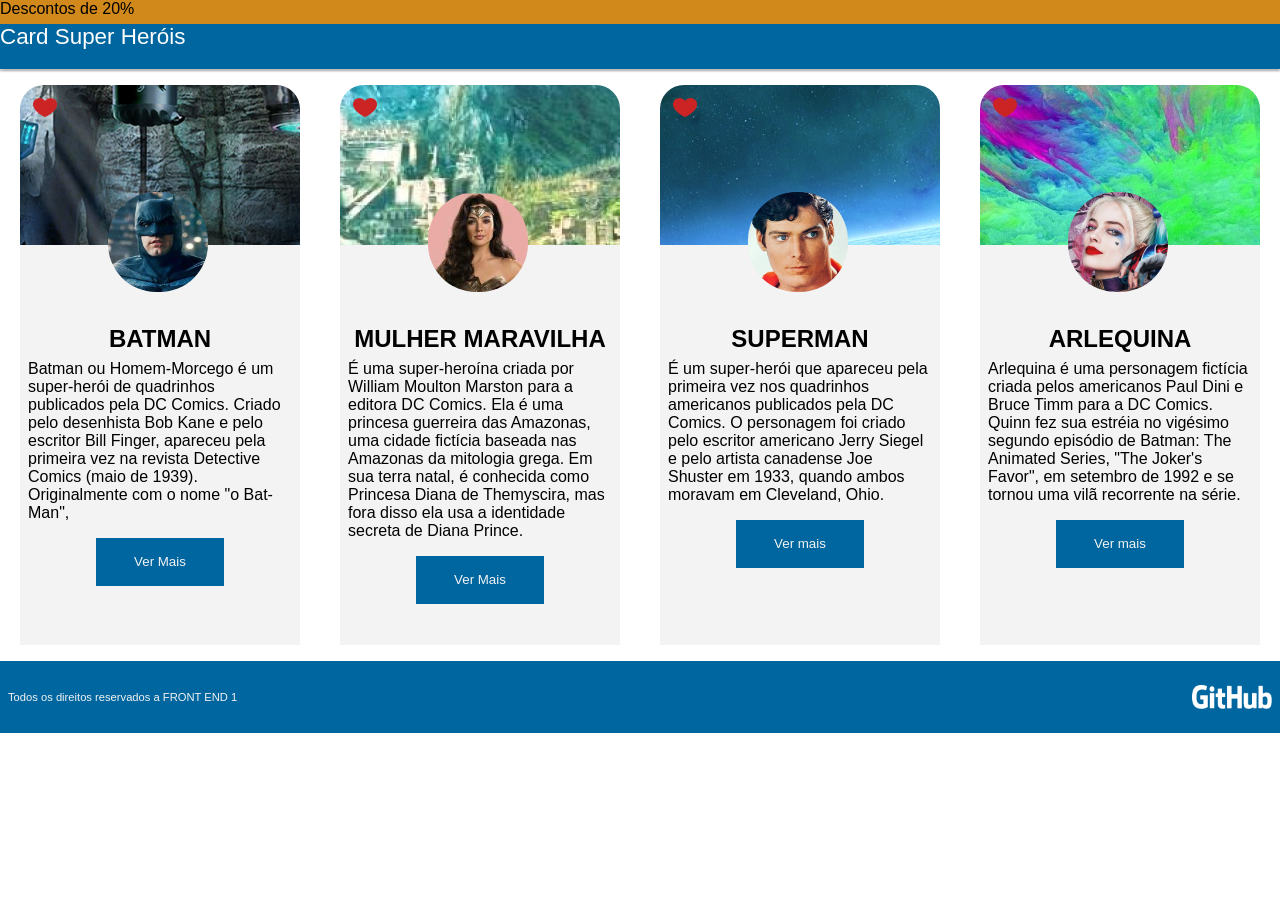
==== aula-14/index.html @ 7b2c280e "first commit" ====
<!DOCTYPE html>
<html lang="en">
<head>
    <meta charset="UTF-8">
    <meta http-equiv="X-UA-Compatible" content="IE=edge">
    <meta name="viewport" content="width=device-width, initial-scale=1.0">
    <title>Aula-14</title>
    <link rel="stylesheet" href="./styles/styles.css">
</head>
<body>
    <header>
        <div class="discount-bar">Descontos de 20%</div>
        <div class="title-bar">Card Super Heróis</div>
    </header>
    <main>
        <section class="main-section">
            <div class="cards">
                <div class="card batman">
                    <div class="bg-batman">
                        <img src="./img/coração.png" alt="icon-heart" class="icon-heart">
                        <img src="./img/liga-justicia-batman-kO4H--1024x512@abc 1.png" alt="batman" class="hero-icon">
                    </div>
                    <div class="card-txt">
                        <h1>BATMAN</h1>
                        <p>
                            Batman ou Homem-Morcego é um super-herói de quadrinhos publicados pela DC Comics.
                            Criado pelo desenhista Bob Kane e pelo escritor Bill Finger, apareceu pela primeira vez
                            na revista Detective Comics (maio de 1939). Originalmente com o nome "o Bat-Man",
                        </p>
    
                        <button>
                            Ver Mais
                        </button>
                    </div>
                </div>
            </div>
            <div class="cards">
                <div class="card">
                    <div class="bg-mulher">
                        <img src="./img/coração.png" alt="icon-heart" class="icon-heart">
                        <img src="./img/mulher-maravilha.png" alt="mulher-maravilha" class="hero-icon"> 
                    </div>
                    <div class="card-txt">
                        <h1>MULHER MARAVILHA</h1>
                        <p>
                            É uma super-heroína criada por William Moulton Marston para a editora DC Comics. 
                            Ela é uma princesa guerreira das Amazonas, uma cidade fictícia baseada nas Amazonas
                            da mitologia grega. Em sua terra natal,  é conhecida como Princesa Diana de Themyscira,
                            mas fora disso ela usa a identidade secreta de Diana Prince.
                        </p>
                        <button>Ver Mais</button>
                    </div>
                </div>
            </div>
            <div class="cards">
                <div class="card">
                    <div class="bg-super">
                        <img src="./img/coração.png" alt="icon-heart" class="icon-heart">
                        <img src="./img/superman.png" alt="superman" class="hero-icon"> 
                    </div>
                    <div class="card-txt">
                        <h1>SUPERMAN</h1>
                        <p>
                            É um super-herói que apareceu pela primeira vez nos quadrinhos americanos 
                            publicados pela DC Comics. O personagem foi criado pelo escritor americano
                             Jerry Siegel e pelo artista canadense Joe Shuster em 1933, 
                            quando ambos moravam em Cleveland, Ohio.
                        </p>
                        <button>Ver mais</button>
                    </div>
                </div>
            </div>
            <div class="cards">
                <div class="card">
                    <div class="bg-arlequina">
                        <img src="./img/coração.png" alt="icon-heart" class="icon-heart">
                        <img src="./img/arlequina.png" alt="arlequina" class="hero-icon"> 
                    </div>
                    <div class="card-txt">
                        <h1>ARLEQUINA</h1>
                        <p>
                            Arlequina é uma personagem fictícia criada pelos americanos Paul Dini e Bruce 
                            Timm para a DC Comics. Quinn fez sua estréia no vigésimo segundo episódio de 
                            Batman: The Animated Series, "The Joker's Favor", 
                            em setembro de 1992 e se tornou uma vilã recorrente na série.
                        </p>
                        <button>Ver mais</button>
                    </div>
                </div>
            </div>
        </section>
    </main>

    <footer class="footer">
        <span>Todos os direitos reservados a FRONT END 1</span>
        <img src="./img/Vector.png" alt="git-hub" class="git-icon">
    </footer>
</body>
</html>
---- aula-14/styles/styles.css ----
*{
    margin: 0;
    padding: 0;
    box-sizing: border-box;
    font-family: 'Roboto', sans-serif;
}

.discount-bar{
    height: 2.7vh;
    width: 100vw;
    background: #D1891C;
    color: #000000;
    font-size: 1rem;
    font-weight: 400;
}

.title-bar{
    height: 5vh;
    width: 100vw;
    background: #00669f;
    color: #FFFFFF;
    font-size: 1.4rem;
    box-shadow: 0px 0.2rem 0.1rem 0px #00000040;

}

.main-section{
    display: flex;
    flex-direction: column;
}

.cards{
    display: flex;
    flex-wrap: wrap;
    flex-direction: column;
    margin-top: 1rem;
    align-items: center;
}

.card{
    display: flex;
    flex-direction: column;
    background: #F3F3F3;
    width: 17.5rem;
    height: 35rem;
    align-items: center;
    border-radius: 1.5rem 1.5rem 0rem 0rem;
    margin-bottom: 1rem;
}

.bg-batman{
    position: relative;
    background-image: url(/aula-14/img/849bfede3a5193c34ab8a00379e64fa2\ 1.png);
    width: 17.5rem;
    height: 10rem;
    border-radius: 1.5rem 1.5rem 0rem 0 ;
}

.bg-mulher{
    position: relative;
    background-image: url(/aula-14/img/bg-mulher.png);
    width: 17.5rem;
    height: 10rem;
    border-radius: 1.5rem 1.5rem 0rem 0 ;
}

.bg-super{
    position: relative;
    background-image: url(/aula-14/img/bg-super.png);
    width: 17.5rem;
    height: 10rem;
    border-radius: 1.5rem 1.5rem 0rem 0 ;
}

.bg-arlequina{
    position: relative;
    background-image: url(/aula-14/img/bg-arlequina.png);
    width: 17.5rem;
    height: 10rem;
    border-radius: 1.5rem 1.5rem 0rem 0 ;
}
.hero-icon{
    position: absolute;
    width: 6.25rem;
    height: 6.25rem;
    top: 6.68rem;
    left: 5.5rem;
    border-radius: 3rem;
}

.icon-heart{
    position: absolute;
    width: 1.5rem;
    height: 1.2rem;
    top: 0.8rem;
    left: 0.8rem;
}

.card-txt{
    display: flex;
    flex-direction: column;
    align-items: center;
    margin: 5rem 0.5rem 2rem 0.5rem;
    justify-content: space-around;
    
}

.card-txt h1{
    margin-bottom: 0.4rem;
}

.card button{
    margin-top: 1rem;
    background: #00669f;
    height: 3rem;
    width: 8rem;
    color: #F3F3F3;
    border: none;
}

.footer{
    width: 100vw;
    height: 8vh;
    background: #00669f;
    display: flex;
    align-items: center;
    color:#F3F3F3;
    justify-content: space-between;
}

.footer span{
    font-size: 0.7rem;
    margin-left: 0.5rem;
}

.git-icon{
    width: 5rem;
    height: 1.5rem;
    margin-right: 0.5rem
}


@media (min-width:460px){
    .main-section{
        display: flex;
        flex-direction: row;
        flex-wrap: wrap;
        justify-content: space-around;
        align-items: center;
    }
}
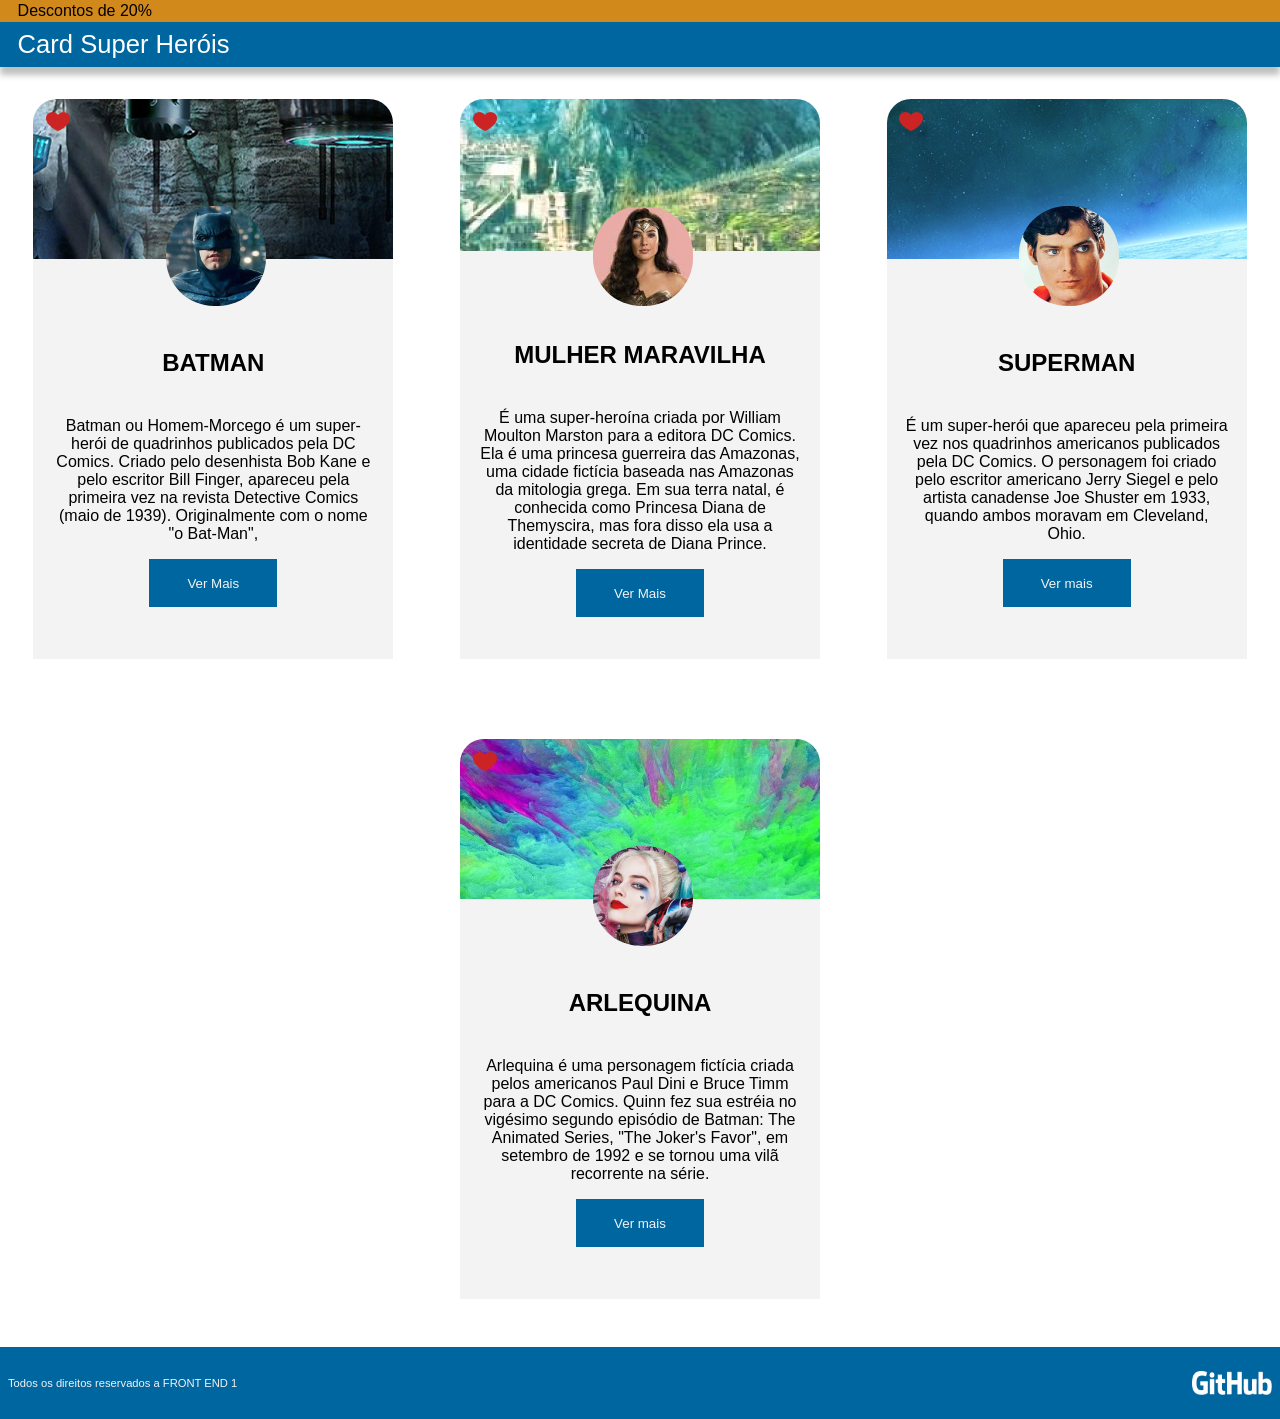
==== commit 527f9391: "alteracoes aula 14" ====
--- a/aula-14/index.html
+++ b/aula-14/index.html
@@ -9,8 +9,12 @@
 </head>
 <body>
     <header>
-        <div class="discount-bar">Descontos de 20%</div>
-        <div class="title-bar">Card Super Heróis</div>
+        <div class="discount-bar">
+            <span>Descontos de 20%</span>
+        </div>
+        <div class="title-bar">
+            <span>Card Super Heróis</span>
+        </div>
     </header>
     <main>
         <section class="main-section">
--- a/aula-14/styles/styles.css
+++ b/aula-14/styles/styles.css
@@ -6,44 +6,47 @@
 }
 
 .discount-bar{
-    height: 2.7vh;
+    display: flex;
+    align-items: center;
+    height: 1.4rem;
     width: 100vw;
     background: #D1891C;
     color: #000000;
     font-size: 1rem;
-    font-weight: 400;
 }
 
+.discount-bar span{
+    margin: 0rem 0rem 0rem 1.1rem
+}
 .title-bar{
+    display: flex;
+    align-items: center;
     height: 5vh;
     width: 100vw;
     background: #00669f;
     color: #FFFFFF;
-    font-size: 1.4rem;
-    box-shadow: 0px 0.2rem 0.1rem 0px #00000040;
-
+    font-size: 1.6rem;
+    box-shadow: 0rem 0.5rem 0.38rem 0rem #00000040;
 }
 
-.main-section{
-    display: flex;
-    flex-direction: column;
+.title-bar span{
+    margin-left: 1.1rem;
 }
+
 
 .cards{
     display: flex;
     flex-wrap: wrap;
     flex-direction: column;
-    margin-top: 1rem;
-    align-items: center;
+    margin: 2rem;
 }
 
 .card{
     display: flex;
     flex-direction: column;
     background: #F3F3F3;
-    width: 17.5rem;
+    width: 22.5rem;
     height: 35rem;
-    align-items: center;
     border-radius: 1.5rem 1.5rem 0rem 0rem;
     margin-bottom: 1rem;
 }
@@ -51,7 +54,7 @@
 .bg-batman{
     position: relative;
     background-image: url(/aula-14/img/849bfede3a5193c34ab8a00379e64fa2\ 1.png);
-    width: 17.5rem;
+    width: 22.5rem;
     height: 10rem;
     border-radius: 1.5rem 1.5rem 0rem 0 ;
 }
@@ -59,7 +62,7 @@
 .bg-mulher{
     position: relative;
     background-image: url(/aula-14/img/bg-mulher.png);
-    width: 17.5rem;
+    width: 22.5rem;
     height: 10rem;
     border-radius: 1.5rem 1.5rem 0rem 0 ;
 }
@@ -67,7 +70,7 @@
 .bg-super{
     position: relative;
     background-image: url(/aula-14/img/bg-super.png);
-    width: 17.5rem;
+    width: 22.5rem;
     height: 10rem;
     border-radius: 1.5rem 1.5rem 0rem 0 ;
 }
@@ -75,7 +78,7 @@
 .bg-arlequina{
     position: relative;
     background-image: url(/aula-14/img/bg-arlequina.png);
-    width: 17.5rem;
+    width: 22.5rem;
     height: 10rem;
     border-radius: 1.5rem 1.5rem 0rem 0 ;
 }
@@ -84,7 +87,7 @@
     width: 6.25rem;
     height: 6.25rem;
     top: 6.68rem;
-    left: 5.5rem;
+    left: 8.3rem;
     border-radius: 3rem;
 }
 
@@ -101,12 +104,12 @@
     flex-direction: column;
     align-items: center;
     margin: 5rem 0.5rem 2rem 0.5rem;
-    justify-content: space-around;
-    
+    padding: 10px;
+    text-align: center;
 }
 
 .card-txt h1{
-    margin-bottom: 0.4rem;
+    margin-bottom: 2.5rem;
 }
 
 .card button{
